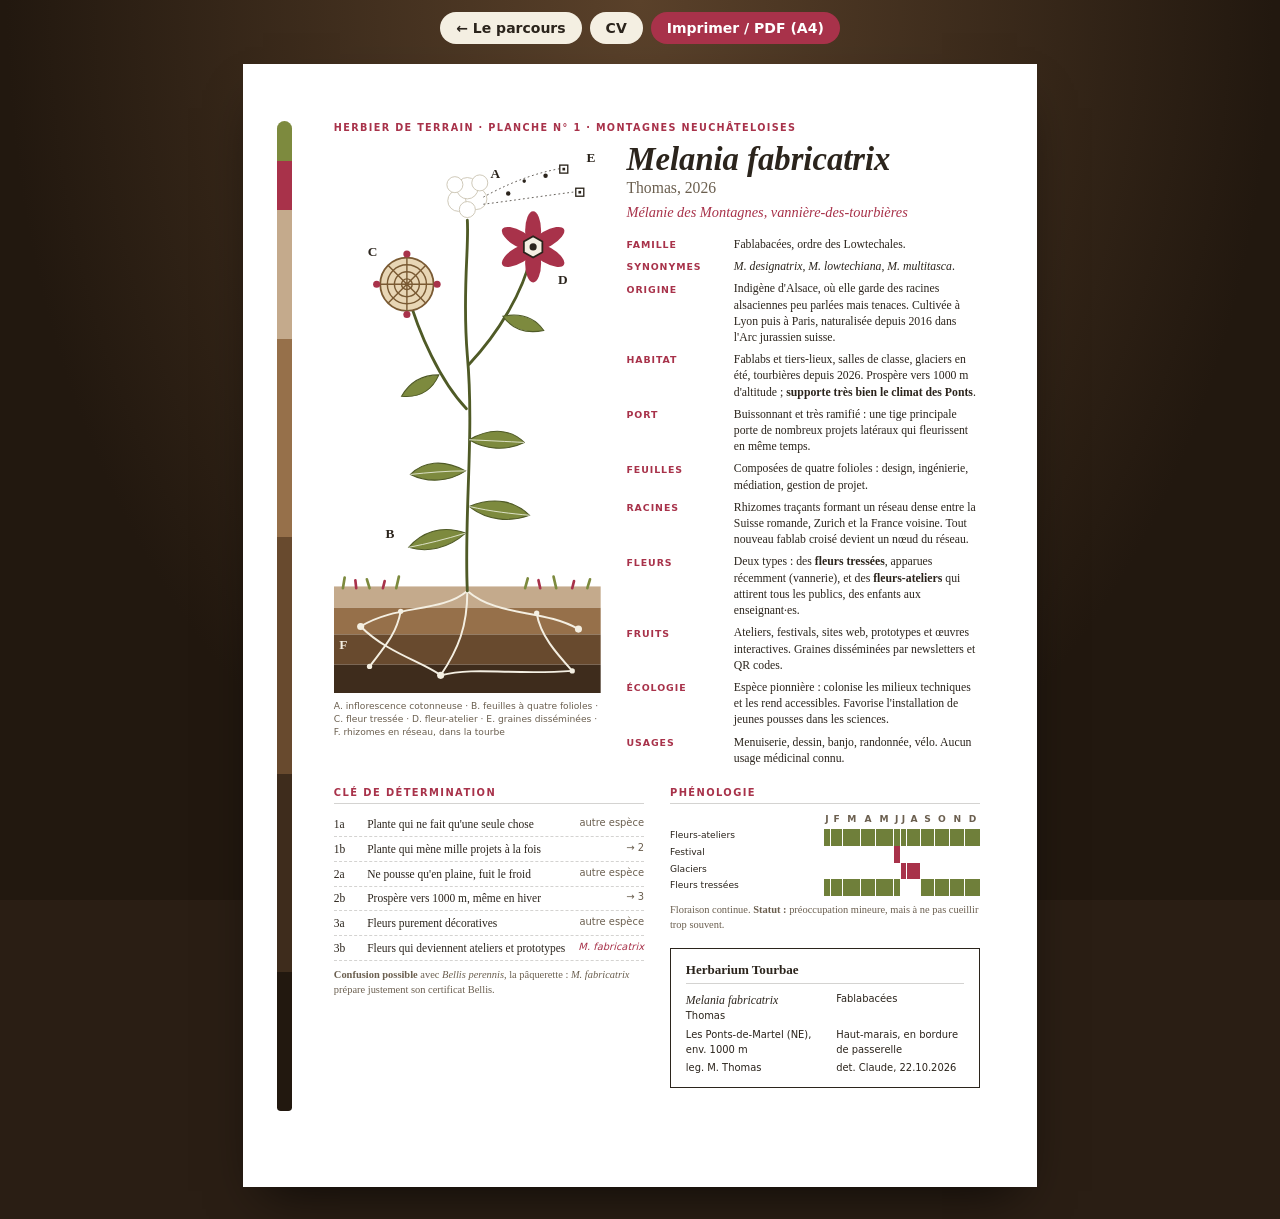
==== fiche.html @ 243fb422 "Ajoute la planche d'herbier Melania fabricatrix Co-Authored-By: Claude Opus 5.5 <noreply@anthropic.c" ====
<!doctype html>
<html lang="fr">
<head>
  <meta charset="utf-8">
  <meta name="viewport" content="width=device-width, initial-scale=1">
  <meta name="robots" content="noindex">
  <title>Melania fabricatrix — planche d'herbier</title>
  <link rel="stylesheet" href="doc.css">
  <style>
    .plate { display: grid; grid-template-columns: 72mm 1fr; gap: 7mm; }
    .plate figure { margin: 0; }
    .plate svg { width: 72mm; height: auto; display: block; }
    .plate figcaption { font-family: var(--sans); font-size: 7pt; color: var(--muted); margin-top: 2mm; }
    .latin { font-size: 25pt; font-style: italic; font-weight: 600; margin: 0; line-height: 1.05; }
    .latin small { display: block; margin-top: 1mm; font-style: normal; font-weight: 400; font-size: 12pt; color: var(--muted); }
    .vern { margin: 1.5mm 0 4mm; font-size: 11pt; color: var(--accent); font-style: italic; }
    dl.traits { margin: 0; display: grid; grid-template-columns: 26mm 1fr; gap: 1.6mm 3mm; font-size: 9pt; line-height: 1.38; }
    dl.traits dt { font-family: var(--sans); font-size: 7.2pt; font-weight: 700; letter-spacing: .1em; text-transform: uppercase; color: var(--accent); padding-top: .6mm; }
    dl.traits dd { margin: 0; }
    dl.traits b { font-weight: 700; }
    .key { margin: 0; padding: 0; list-style: none; font-size: 8.8pt; }
    .key li { display: grid; grid-template-columns: 7mm 1fr auto; gap: 2mm; padding: 1mm 0; border-bottom: 1px dashed var(--line); }
    .key li span:last-child { font-family: var(--sans); font-size: 7.6pt; color: var(--muted); white-space: nowrap; }
    .key em { color: var(--accent); }
    .pheno { width: 100%; border-collapse: collapse; font-family: var(--sans); font-size: 7pt; }
    .pheno th { font-weight: 600; color: var(--muted); padding: 0 0 1mm; text-align: center; }
    .pheno td { height: 4mm; border-left: 1px solid #fff; padding: 0; }
    .pheno td.on { background: var(--moss); }
    .pheno td.hot { background: var(--accent); }
    .pheno th.row { text-align: left; color: var(--ink); white-space: nowrap; padding-right: 2mm; font-weight: 400; }
    .label {
      display: grid; grid-template-columns: 1fr 1fr; gap: 1mm 6mm;
      border: 1.5px solid var(--ink); padding: 3mm 4mm; font-family: var(--sans); font-size: 7.6pt; line-height: 1.5;
    }
    .label .t { grid-column: 1 / -1; font-family: var(--serif); font-size: 10pt; font-weight: 700; border-bottom: 1px solid var(--line); padding-bottom: 1mm; margin-bottom: 1mm; }
    .label i { font-family: var(--serif); font-size: 9pt; }
    .two { display: grid; grid-template-columns: 1fr 1fr; gap: 7mm; }
    @media screen and (max-width: 820px) {
      .plate, .two { grid-template-columns: 1fr; }
      .plate svg { width: 100%; max-width: 320px; margin: 0 auto; }
      dl.traits { grid-template-columns: 1fr; gap: 1mm; }
      dl.traits dd { margin-bottom: 2mm; }
      .label { grid-template-columns: 1fr; }
    }
  </style>
</head>
<body>
  <nav class="toolbar" aria-label="Navigation">
    <a href="./">← Le parcours</a>
    <a href="cv.html">CV</a>
    <button type="button" class="primary" onclick="window.print()">Imprimer / PDF (A4)</button>
  </nav>

  <article class="sheet">
    <p class="kicker">Herbier de terrain · planche n° 1 · Montagnes neuchâteloises</p>

    <div class="plate">
      <figure>
        <svg viewBox="0 0 300 620" xmlns="http://www.w3.org/2000/svg" role="img" aria-label="Illustration de Melania fabricatrix : tige ramifiée, feuilles, trois inflorescences, rhizomes en réseau dans la tourbe">
          <!-- Tourbe en strates -->
          <rect x="0" y="500" width="300" height="24" fill="#c4aa8c"/>
          <rect x="0" y="524" width="300" height="30" fill="#96704a"/>
          <rect x="0" y="554" width="300" height="34" fill="#684a2e"/>
          <rect x="0" y="588" width="300" height="32" fill="#3e2c1c"/>
          <g stroke="#7d8a3e" stroke-width="3" stroke-linecap="round">
            <line x1="10" y1="502" x2="12" y2="490"/><line x1="40" y1="502" x2="37" y2="492"/><line x1="70" y1="502" x2="73" y2="489"/>
            <line x1="215" y1="502" x2="218" y2="491"/><line x1="250" y1="502" x2="247" y2="489"/><line x1="285" y1="502" x2="288" y2="492"/>
          </g>
          <g stroke="#a8324a" stroke-width="3" stroke-linecap="round">
            <line x1="25" y1="502" x2="24" y2="493"/><line x1="55" y1="502" x2="57" y2="494"/><line x1="232" y1="502" x2="230" y2="493"/><line x1="268" y1="502" x2="270" y2="494"/>
          </g>

          <!-- F : rhizomes en réseau -->
          <g fill="none" stroke="#f4efe2" stroke-width="2.2" stroke-linecap="round">
            <path d="M150 505 C120 530 70 520 30 545"/>
            <path d="M150 505 C185 535 235 525 275 548"/>
            <path d="M150 505 C150 545 140 570 120 600"/>
            <path d="M75 528 C70 555 55 570 40 590"/>
            <path d="M228 530 C232 555 250 575 268 595"/>
            <path d="M30 545 C60 575 100 585 120 600 C160 590 200 600 268 595"/>
          </g>
          <g fill="#f4efe2">
            <circle cx="30" cy="545" r="4"/><circle cx="275" cy="548" r="4"/><circle cx="120" cy="600" r="4"/>
            <circle cx="75" cy="528" r="3"/><circle cx="228" cy="530" r="3"/><circle cx="40" cy="590" r="3"/><circle cx="268" cy="595" r="3"/>
          </g>

          <!-- Tige principale et rameaux -->
          <g fill="none" stroke="#4f5a26" stroke-width="3.2" stroke-linecap="round">
            <path d="M150 505 C146 420 158 330 150 240 C144 170 152 120 150 88"/>
            <path d="M149 300 C120 270 95 215 82 168"/>
            <path d="M152 250 C185 215 212 170 222 128"/>
          </g>

          <!-- B : feuilles composées (quatre folioles = quatre métiers) -->
          <g fill="#7d8a3e" stroke="#4f5a26" stroke-width="1.2">
            <path d="M148 440 C120 430 98 440 84 456 C104 462 128 458 148 440Z"/>
            <path d="M152 410 C182 398 205 405 220 420 C198 428 172 426 152 410Z"/>
            <path d="M148 370 C122 356 100 360 86 374 C106 384 130 382 148 370Z"/>
            <path d="M152 335 C178 320 200 324 214 338 C194 348 170 346 152 335Z"/>
            <path d="M118 262 C98 262 84 272 76 286 C96 288 110 280 118 262Z"/>
            <path d="M190 196 C210 192 226 198 236 212 C216 216 200 210 190 196Z"/>
          </g>
          <g stroke="#e9ecd8" stroke-width="1" fill="none">
            <path d="M148 440 C125 447 105 452 84 456"/><path d="M152 410 C178 416 200 418 220 420"/>
            <path d="M148 370 C126 370 105 372 86 374"/><path d="M152 335 C175 336 195 337 214 338"/>
          </g>

          <!-- C : fleur-vannerie (fond de panier tressé) -->
          <g transform="translate(82 160)">
            <circle r="30" fill="#e8d6b5" stroke="#7a5a33" stroke-width="2"/>
            <g fill="none" stroke="#7a5a33" stroke-width="1.6">
              <circle r="22"/><circle r="14"/><circle r="6"/>
              <path d="M0 -30V30M-30 0H30M-21 -21L21 21M21 -21L-21 21"/>
            </g>
            <g fill="#a8324a"><circle cx="0" cy="-34" r="4"/><circle cx="34" cy="0" r="4"/><circle cx="0" cy="34" r="4"/><circle cx="-34" cy="0" r="4"/></g>
          </g>

          <!-- D : fleur-atelier (corolle à pétales, cœur hexagonal) -->
          <g transform="translate(224 118)">
            <g fill="#a8324a">
              <ellipse rx="9" ry="22" transform="rotate(0)  translate(0 -18)"/>
              <ellipse rx="9" ry="22" transform="rotate(60) translate(0 -18)"/>
              <ellipse rx="9" ry="22" transform="rotate(120) translate(0 -18)"/>
              <ellipse rx="9" ry="22" transform="rotate(180) translate(0 -18)"/>
              <ellipse rx="9" ry="22" transform="rotate(240) translate(0 -18)"/>
              <ellipse rx="9" ry="22" transform="rotate(300) translate(0 -18)"/>
            </g>
            <polygon points="0,-12 10.4,-6 10.4,6 0,12 -10.4,6 -10.4,-6" fill="#f4efe2" stroke="#2b241c" stroke-width="2"/>
            <circle r="4" fill="#2b241c"/>
          </g>

          <!-- A : inflorescence cotonneuse (comme une linaigrette) -->
          <g transform="translate(150 72)" fill="#ffffff" stroke="#c9c2b0" stroke-width="1">
            <circle cx="-10" cy="-6" r="12"/><circle cx="10" cy="-8" r="12"/><circle cx="0" cy="-20" r="12"/>
            <circle cx="-14" cy="-24" r="9"/><circle cx="14" cy="-26" r="9"/><circle cx="0" cy="4" r="9"/>
          </g>

          <!-- E : graines disséminées (dont quelques-unes en forme de QR) -->
          <g fill="#2b241c">
            <circle cx="196" cy="58" r="2.5"/><circle cx="214" cy="44" r="2"/><circle cx="238" cy="38" r="2.5"/>
            <rect x="254" y="26" width="9" height="9" fill="none" stroke="#2b241c" stroke-width="1.5"/><rect x="257" y="29" width="3" height="3"/>
            <rect x="272" y="52" width="9" height="9" fill="none" stroke="#2b241c" stroke-width="1.5"/><rect x="275" y="55" width="3" height="3"/>
          </g>
          <g fill="none" stroke="#2b241c" stroke-width=".8" stroke-dasharray="2 3">
            <path d="M168 62 C190 50 220 36 254 30"/><path d="M168 70 C200 66 240 60 272 56"/>
          </g>

          <!-- Lettres de légende -->
          <g font-family="Georgia, serif" font-size="15" font-weight="700" fill="#2b241c">
            <text x="176" y="40">A</text><text x="58" y="445">B</text><text x="38" y="128">C</text>
            <text x="252" y="160">D</text><text x="284" y="22">E</text><text x="6" y="570" fill="#f4efe2">F</text>
          </g>
        </svg>
        <figcaption>A. inflorescence cotonneuse · B. feuilles à quatre folioles · C. fleur tressée · D. fleur-atelier · E. graines disséminées · F. rhizomes en réseau, dans la tourbe</figcaption>
      </figure>

      <div>
        <p class="latin">Melania fabricatrix <small>Thomas, 2026</small></p>
        <p class="vern">Mélanie des Montagnes, vannière-des-tourbières</p>

        <dl class="traits">
          <dt>Famille</dt>
          <dd>Fablabacées, ordre des Lowtechales.</dd>

          <dt>Synonymes</dt>
          <dd><i>M. designatrix</i>, <i>M. lowtechiana</i>, <i>M. multitasca</i>.</dd>

          <dt>Origine</dt>
          <dd>Indigène d'Alsace, où elle garde des racines alsaciennes peu parlées mais tenaces. Cultivée à Lyon puis à Paris, naturalisée depuis 2016 dans l'Arc jurassien suisse.</dd>

          <dt>Habitat</dt>
          <dd>Fablabs et tiers-lieux, salles de classe, glaciers en été, tourbières depuis 2026. Prospère vers 1000 m d'altitude&nbsp;; <b>supporte très bien le climat des Ponts</b>.</dd>

          <dt>Port</dt>
          <dd>Buissonnant et très ramifié&nbsp;: une tige principale porte de nombreux projets latéraux qui fleurissent en même temps.</dd>

          <dt>Feuilles</dt>
          <dd>Composées de quatre folioles&nbsp;: design, ingénierie, médiation, gestion de projet.</dd>

          <dt>Racines</dt>
          <dd>Rhizomes traçants formant un réseau dense entre la Suisse romande, Zurich et la France voisine. Tout nouveau fablab croisé devient un nœud du réseau.</dd>

          <dt>Fleurs</dt>
          <dd>Deux types&nbsp;: des <b>fleurs tressées</b>, apparues récemment (vannerie), et des <b>fleurs-ateliers</b> qui attirent tous les publics, des enfants aux enseignant·es.</dd>

          <dt>Fruits</dt>
          <dd>Ateliers, festivals, sites web, prototypes et œuvres interactives. Graines disséminées par newsletters et QR codes.</dd>

          <dt>Écologie</dt>
          <dd>Espèce pionnière&nbsp;: colonise les milieux techniques et les rend accessibles. Favorise l'installation de jeunes pousses dans les sciences.</dd>

          <dt>Usages</dt>
          <dd>Menuiserie, dessin, banjo, randonnée, vélo. Aucun usage médicinal connu.</dd>
        </dl>
      </div>
    </div>

    <div class="two" style="margin-top:5mm">
      <section>
        <h2>Clé de détermination</h2>
        <ol class="key">
          <li><span>1a</span><span>Plante qui ne fait qu'une seule chose</span><span>autre espèce</span></li>
          <li><span>1b</span><span>Plante qui mène mille projets à la fois</span><span>→ 2</span></li>
          <li><span>2a</span><span>Ne pousse qu'en plaine, fuit le froid</span><span>autre espèce</span></li>
          <li><span>2b</span><span>Prospère vers 1000 m, même en hiver</span><span>→ 3</span></li>
          <li><span>3a</span><span>Fleurs purement décoratives</span><span>autre espèce</span></li>
          <li><span>3b</span><span>Fleurs qui deviennent ateliers et prototypes</span><span><em>M. fabricatrix</em></span></li>
        </ol>
        <p style="font-size:8pt;margin:2mm 0 0;color:var(--muted)"><b>Confusion possible</b> avec <i>Bellis perennis</i>, la pâquerette&nbsp;: <i>M. fabricatrix</i> prépare justement son certificat Bellis.</p>
      </section>

      <section>
        <h2>Phénologie</h2>
        <table class="pheno" aria-label="Calendrier de floraison">
          <tr><th></th><th>J</th><th>F</th><th>M</th><th>A</th><th>M</th><th>J</th><th>J</th><th>A</th><th>S</th><th>O</th><th>N</th><th>D</th></tr>
          <tr><th class="row">Fleurs-ateliers</th><td class="on"></td><td class="on"></td><td class="on"></td><td class="on"></td><td class="on"></td><td class="on"></td><td class="on"></td><td class="on"></td><td class="on"></td><td class="on"></td><td class="on"></td><td class="on"></td></tr>
          <tr><th class="row">Festival</th><td></td><td></td><td></td><td></td><td></td><td class="hot"></td><td></td><td></td><td></td><td></td><td></td><td></td></tr>
          <tr><th class="row">Glaciers</th><td></td><td></td><td></td><td></td><td></td><td></td><td class="hot"></td><td class="hot"></td><td></td><td></td><td></td><td></td></tr>
          <tr><th class="row">Fleurs tressées</th><td class="on"></td><td class="on"></td><td class="on"></td><td class="on"></td><td class="on"></td><td class="on"></td><td></td><td></td><td class="on"></td><td class="on"></td><td class="on"></td><td class="on"></td></tr>
        </table>
        <p style="font-size:8pt;margin:2mm 0 4mm;color:var(--muted)">Floraison continue. <b>Statut&nbsp;:</b> préoccupation mineure, mais à ne pas cueillir trop souvent.</p>

        <div class="label">
          <div class="t">Herbarium Tourbae</div>
          <div><i>Melania fabricatrix</i> Thomas</div>
          <div>Fablabacées</div>
          <div>Les Ponts-de-Martel (NE), env. 1000 m</div>
          <div>Haut-marais, en bordure de passerelle</div>
          <div>leg. M. Thomas</div>
          <div>det. Claude, 22.10.2026</div>
        </div>
      </section>
    </div>
  </article>
  <script src="fit.js"></script>
</body>
</html>
---- doc.css ----
/* Feuilles A4 (CV, lettre) dans l'univers « 8 mètres sous la mousse ».
   À l'écran : feuilles posées sur la tourbe. À l'impression : A4 exact, sans marges navigateur. */

:root {
  --paper: #ffffff;       /* papier blanc : économie d'encre à l'impression */
  --chip: #f4efe2;
  --ink: #2b241c;
  --muted: #6b5f4f;
  --accent: #a8324a;   /* rouge des sphaignes */
  --moss: #6f7f3a;
  --line: rgba(43, 36, 28, .2);
  --peat: #3b2a1a;
  --serif: "Iowan Old Style", "Palatino Linotype", Palatino, "Book Antiqua", Georgia, serif;
  --sans: system-ui, -apple-system, "Segoe UI", Roboto, Helvetica, Arial, sans-serif;
  --strata: linear-gradient(#7d8a3e 0 4%, #a8324a 4% 9%, #c4aa8c 9% 22%, #96704a 22% 42%, #684a2e 42% 66%, #3e2c1c 66% 86%, #22180f 86%);
}

* { box-sizing: border-box; }
html, body { margin: 0; }

body {
  background: #2a1e14 radial-gradient(ellipse at top, #5a412a, #22180f 70%) fixed;
  color: var(--ink);
  font-family: var(--serif);
  -webkit-print-color-adjust: exact;
  print-color-adjust: exact;
}

/* ---------- Barre d'outils (écran seulement) ---------- */
.toolbar {
  position: sticky;
  top: 0;
  z-index: 5;
  display: flex;
  flex-wrap: wrap;
  gap: 8px;
  justify-content: center;
  padding: 12px 16px;
  font-family: var(--sans);
  font-size: 14px;
}
.toolbar a, .toolbar button {
  font: inherit;
  font-weight: 600;
  color: var(--ink);
  background: var(--chip);
  border: 0;
  border-radius: 999px;
  padding: 8px 16px;
  text-decoration: none;
  cursor: pointer;
}
.toolbar a:hover, .toolbar button:hover { background: #fff; }
.toolbar .primary { background: var(--accent); color: #fff; }
.toolbar .primary:hover { background: #8e2840; }
.toolbar-note {
  flex-basis: 100%;
  text-align: center;
  color: #f4efe2;
  font-size: 13px;
  font-weight: 400;
}
.toolbar-note:empty { display: none; }
body.editing .sheet { outline: 3px dashed var(--accent); outline-offset: 6px; cursor: text; }
body.editing .sheet :focus { outline: none; background: rgba(168, 50, 74, .06); }

/* ---------- Feuille A4 ---------- */
.sheet {
  position: relative;
  width: 210mm;
  height: 297mm;
  margin: 8px auto 32px;
  padding: 15mm 15mm 20mm 24mm;   /* 20 mm en bas : zone que la plupart des imprimantes ne touchent pas */
  background: var(--paper);
  box-shadow: 0 24px 50px -20px rgba(0, 0, 0, .7);
  overflow: hidden;
  font-size: 9.4pt;
  line-height: 1.42;
}
/* La carotte de tourbe en marge gauche */
.sheet::before {
  content: "";
  position: absolute;
  left: 9mm;
  top: 15mm;
  bottom: 20mm;
  width: 4mm;
  border-radius: 2mm 2mm 1mm 1mm;
  background: var(--strata);
}
.sheet .folio {
  position: absolute;
  right: 15mm;
  bottom: 12mm;
  font-family: var(--sans);
  font-size: 7pt;
  color: var(--muted);
}

/* ---------- En-tête ---------- */
.head {
  display: grid;
  grid-template-columns: 1fr auto;
  gap: 6mm;
  align-items: end;
  padding-bottom: 4mm;
  border-bottom: 1.5px solid var(--ink);
  margin-bottom: 5mm;
}
.head h1 {
  margin: 0;
  font-size: 27pt;
  line-height: 1;
  font-weight: 600;
  letter-spacing: -.01em;
}
.head .role {
  margin: 2mm 0 0;
  font-size: 12pt;
  font-style: italic;
  color: var(--accent);
}
.contact {
  font-family: var(--sans);
  font-size: 8pt;
  line-height: 1.55;
  text-align: right;
  color: var(--ink);
}
.contact a { color: inherit; text-decoration: none; }

.kicker {
  font-family: var(--sans);
  font-size: 7.4pt;
  font-weight: 700;
  letter-spacing: .14em;
  text-transform: uppercase;
  color: var(--accent);
  margin: 0 0 2mm;
}

.lead {
  font-size: 11pt;
  line-height: 1.45;
  margin: 0 0 5mm;
}

/* ---------- Sections du CV ---------- */
.cols {
  display: grid;
  grid-template-columns: 1fr 52mm;
  gap: 7mm;
}
section { margin-bottom: 4.5mm; }
section > h2 {
  font-family: var(--sans);
  font-size: 7.6pt;
  font-weight: 700;
  letter-spacing: .14em;
  text-transform: uppercase;
  color: var(--accent);
  margin: 0 0 2.2mm;
  padding-bottom: 1mm;
  border-bottom: 1px solid var(--line);
}
.entry { margin-bottom: 3mm; break-inside: avoid; }
.entry .when {
  font-family: var(--sans);
  font-size: 7.4pt;
  color: var(--muted);
  letter-spacing: .02em;
}
.entry h3 {
  margin: .3mm 0 .6mm;
  font-size: 10.2pt;
  line-height: 1.25;
  font-weight: 700;
}
.entry h3 small { font-weight: 400; font-style: italic; color: var(--muted); font-size: 9pt; }
.entry p { margin: 0 0 .8mm; }
.entry ul { margin: .5mm 0 0; padding-left: 3.6mm; }
.entry li { margin-bottom: .3mm; }
.entry li::marker { color: var(--moss); }

.skills { list-style: none; margin: 0; padding: 0; }
.skills li {
  padding: 1.4mm 0 1.4mm 4mm;
  border-bottom: 1px dashed var(--line);
  position: relative;
}
.skills li::before {
  content: "";
  position: absolute;
  left: 0;
  top: 2.6mm;
  width: 2mm;
  height: 2mm;
  border-radius: 50%;
  background: var(--accent);
}
.skills b { display: block; }
.skills span { font-family: var(--sans); font-size: 7.6pt; color: var(--muted); }

.side p, .side li { font-size: 8.6pt; }
.side ul { list-style: none; margin: 0; padding: 0; }
.side li { margin-bottom: 1.2mm; }
.side b { font-weight: 700; }

.now {
  background: rgba(111, 127, 58, .11);
  border-left: 2.5px solid var(--moss);
  padding: 2.5mm 3mm;
}

/* Encart QR */
.qr {
  display: grid;
  grid-template-columns: 22mm 1fr;
  gap: 3mm;
  align-items: center;
  padding: 3mm;
  border: 1.5px solid var(--ink);
  border-radius: 2mm;
  background: #fff;
}
.qr img { width: 22mm; height: 22mm; display: block; }
.qr p { margin: 0; font-size: 8.4pt; line-height: 1.35; }
.qr b { display: block; font-size: 9.6pt; }
.qr a { color: var(--accent); word-break: break-all; font-family: var(--sans); font-size: 7.4pt; }

.side .qr { grid-template-columns: 17mm 1fr; padding: 2.5mm; }
.side .qr img { width: 17mm; height: 17mm; }

/* ---------- Lettre ---------- */
.letter { font-size: 10.1pt; line-height: 1.46; }
.letter .addr {
  display: grid;
  grid-template-columns: 1fr 1fr;
  gap: 6mm;
  margin: 0 0 4mm;
  font-size: 9.4pt;
  line-height: 1.45;
}
.letter .addr .to { padding-left: 4mm; }
.letter .place { text-align: right; margin: 0 0 3.5mm; font-size: 9.4pt; }
.letter .object { font-weight: 700; margin: 0 0 4mm; }
.letter .object span { font-family: var(--sans); font-size: 7.6pt; letter-spacing: .14em; text-transform: uppercase; color: var(--accent); display: block; font-weight: 700; }
.letter p { margin: 0 0 2.2mm; text-align: left; hyphens: auto; }
.letter .sign { margin-top: 0; }
.letter .sign b { font-size: 12pt; }
.letter .ps { display: flex; gap: 4mm; align-items: center; margin-top: 2mm; }
.letter .qrs { display: flex; gap: 3mm; margin-left: auto; }
.letter .qrs .qr { grid-template-columns: 18mm 34mm; gap: 2.5mm; padding: 2.5mm; }
.letter .qrs .qr img { width: 18mm; height: 18mm; }

a { color: inherit; }

/* ---------- Écrans étroits : feuille fluide ---------- */
@media screen and (max-width: 820px) {
  .sheet {
    width: auto;
    height: auto;
    margin: 8px 12px 24px;
    padding: 24px 18px 28px 32px;
    font-size: 15px;
    overflow: visible;
  }
  .sheet::before { left: 12px; top: 24px; bottom: 24px; width: 6px; }
  .head { grid-template-columns: 1fr; }
  .head h1 { font-size: 30px; }
  .contact { text-align: left; }
  .cols { grid-template-columns: 1fr; }
  .letter { font-size: 16px; }
  .letter .addr { grid-template-columns: 1fr; }
  .letter .addr .to { padding-left: 0; }
  .letter .ps, .letter .qrs { flex-wrap: wrap; }
  .sheet .folio { display: none; }
}

/* ---------- Impression ---------- */
@page { size: A4; margin: 0; }
@media print {
  body { background: none; }
  .toolbar { display: none; }
  body.editing .sheet { outline: none; }
  body.editing .sheet :focus { background: none; }
  .sheet {
    margin: 0;
    box-shadow: none;
    break-after: page;
  }
  .sheet:last-of-type { break-after: auto; }
  a { text-decoration: none; }
}
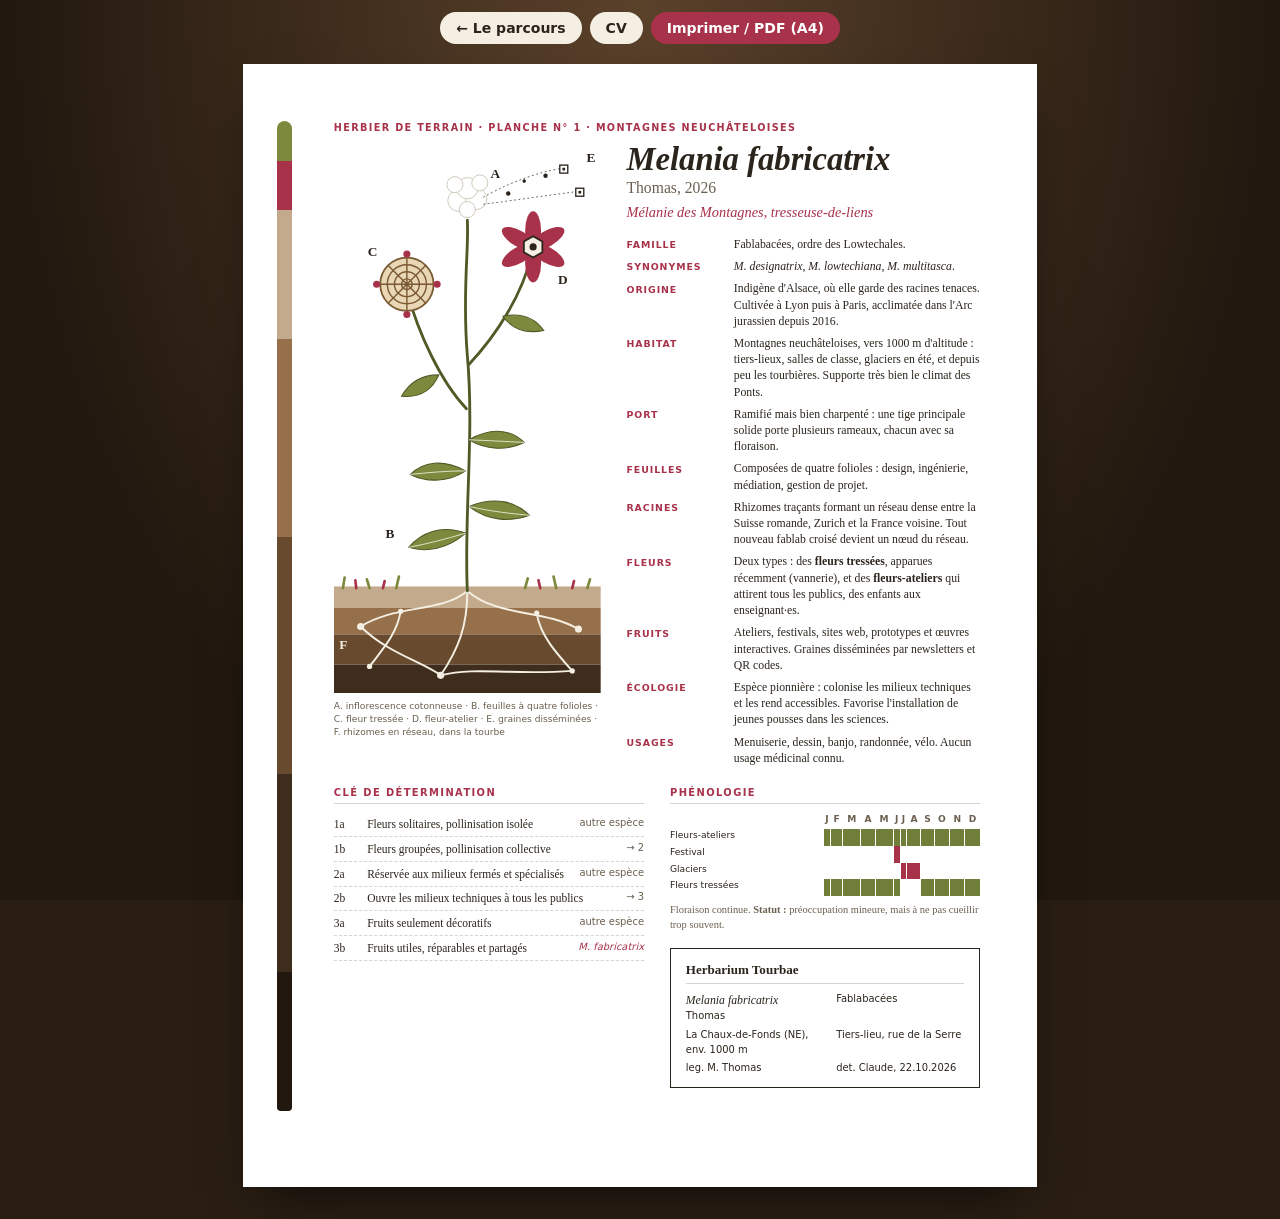
==== commit 7c544e49: "Planche d'herbier : corrections de Mélanie Co-Authored-By: Claude Opus 5.5 <noreply@anthropic.com> C" ====
--- a/fiche.html
+++ b/fiche.html
@@ -156,7 +156,7 @@
 
       <div>
         <p class="latin">Melania fabricatrix <small>Thomas, 2026</small></p>
-        <p class="vern">Mélanie des Montagnes, vannière-des-tourbières</p>
+        <p class="vern">Mélanie des Montagnes, tresseuse-de-liens</p>
 
         <dl class="traits">
           <dt>Famille</dt>
@@ -166,13 +166,13 @@
           <dd><i>M. designatrix</i>, <i>M. lowtechiana</i>, <i>M. multitasca</i>.</dd>
 
           <dt>Origine</dt>
-          <dd>Indigène d'Alsace, où elle garde des racines alsaciennes peu parlées mais tenaces. Cultivée à Lyon puis à Paris, naturalisée depuis 2016 dans l'Arc jurassien suisse.</dd>
+          <dd>Indigène d'Alsace, où elle garde des racines tenaces. Cultivée à Lyon puis à Paris, acclimatée dans l'Arc jurassien depuis 2016.</dd>
 
           <dt>Habitat</dt>
-          <dd>Fablabs et tiers-lieux, salles de classe, glaciers en été, tourbières depuis 2026. Prospère vers 1000 m d'altitude&nbsp;; <b>supporte très bien le climat des Ponts</b>.</dd>
+          <dd>Montagnes neuchâteloises, vers 1000 m d'altitude&nbsp;: tiers-lieux, salles de classe, glaciers en été, et depuis peu les tourbières. Supporte très bien le climat des Ponts.</dd>
 
           <dt>Port</dt>
-          <dd>Buissonnant et très ramifié&nbsp;: une tige principale porte de nombreux projets latéraux qui fleurissent en même temps.</dd>
+          <dd>Ramifié mais bien charpenté&nbsp;: une tige principale solide porte plusieurs rameaux, chacun avec sa floraison.</dd>
 
           <dt>Feuilles</dt>
           <dd>Composées de quatre folioles&nbsp;: design, ingénierie, médiation, gestion de projet.</dd>
@@ -199,14 +199,13 @@
       <section>
         <h2>Clé de détermination</h2>
         <ol class="key">
-          <li><span>1a</span><span>Plante qui ne fait qu'une seule chose</span><span>autre espèce</span></li>
-          <li><span>1b</span><span>Plante qui mène mille projets à la fois</span><span>→ 2</span></li>
-          <li><span>2a</span><span>Ne pousse qu'en plaine, fuit le froid</span><span>autre espèce</span></li>
-          <li><span>2b</span><span>Prospère vers 1000 m, même en hiver</span><span>→ 3</span></li>
-          <li><span>3a</span><span>Fleurs purement décoratives</span><span>autre espèce</span></li>
-          <li><span>3b</span><span>Fleurs qui deviennent ateliers et prototypes</span><span><em>M. fabricatrix</em></span></li>
+          <li><span>1a</span><span>Fleurs solitaires, pollinisation isolée</span><span>autre espèce</span></li>
+          <li><span>1b</span><span>Fleurs groupées, pollinisation collective</span><span>→ 2</span></li>
+          <li><span>2a</span><span>Réservée aux milieux fermés et spécialisés</span><span>autre espèce</span></li>
+          <li><span>2b</span><span>Ouvre les milieux techniques à tous les publics</span><span>→ 3</span></li>
+          <li><span>3a</span><span>Fruits seulement décoratifs</span><span>autre espèce</span></li>
+          <li><span>3b</span><span>Fruits utiles, réparables et partagés</span><span><em>M. fabricatrix</em></span></li>
         </ol>
-        <p style="font-size:8pt;margin:2mm 0 0;color:var(--muted)"><b>Confusion possible</b> avec <i>Bellis perennis</i>, la pâquerette&nbsp;: <i>M. fabricatrix</i> prépare justement son certificat Bellis.</p>
       </section>
 
       <section>
@@ -224,8 +223,8 @@
           <div class="t">Herbarium Tourbae</div>
           <div><i>Melania fabricatrix</i> Thomas</div>
           <div>Fablabacées</div>
-          <div>Les Ponts-de-Martel (NE), env. 1000 m</div>
-          <div>Haut-marais, en bordure de passerelle</div>
+          <div>La Chaux-de-Fonds (NE), env. 1000 m</div>
+          <div>Tiers-lieu, rue de la Serre</div>
           <div>leg. M. Thomas</div>
           <div>det. Claude, 22.10.2026</div>
         </div>
